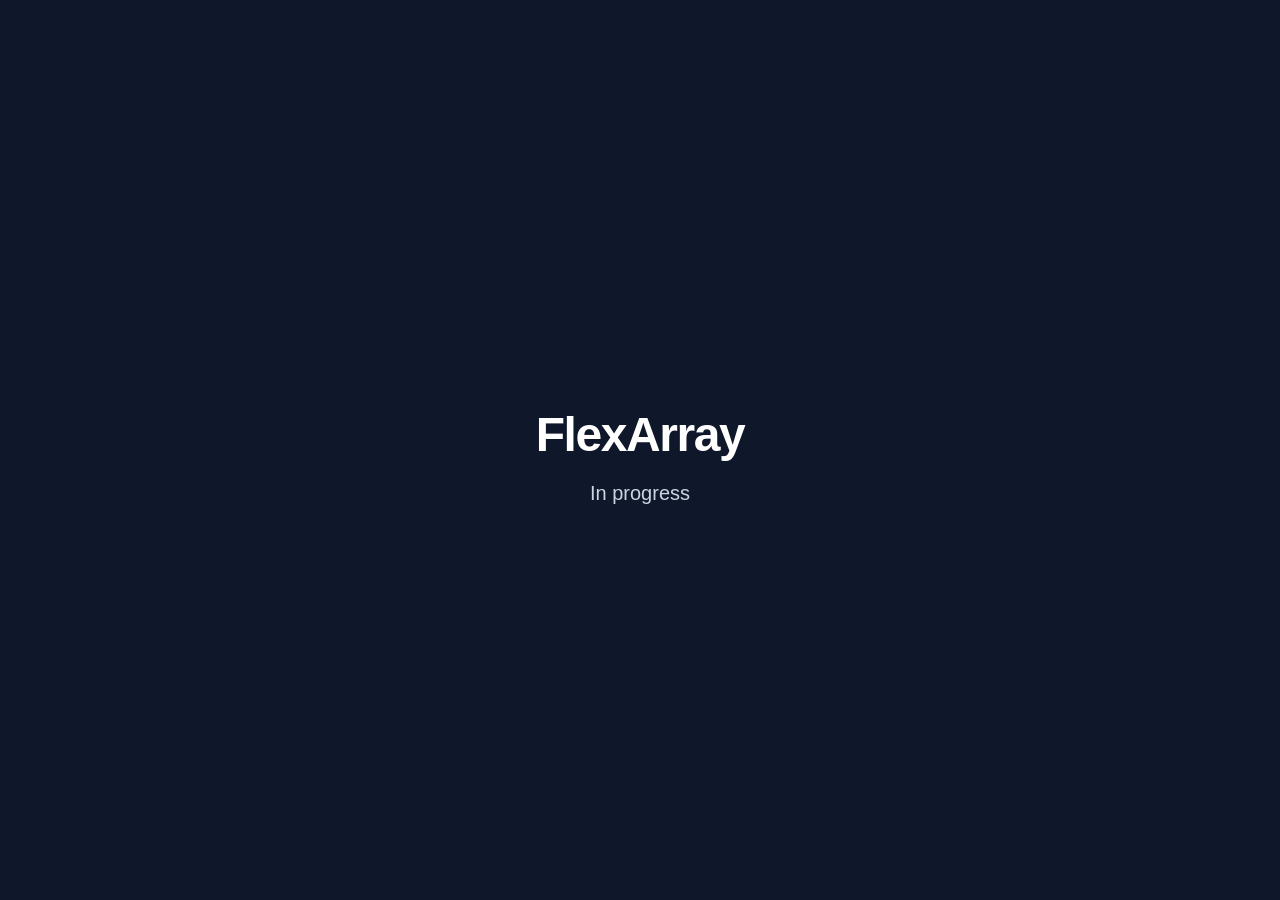
==== index.html @ 2081778e "Create index.html" ====
<!DOCTYPE html>
<html lang="en">
<head>
  <meta charset="UTF-8" />
  <meta name="viewport" content="width=device-width, initial-scale=1.0" />
  <title>FlexArray</title>
  <style>
    body {
      margin: 0;
      min-height: 100vh;
      display: flex;
      align-items: center;
      justify-content: center;
      font-family: Arial, Helvetica, sans-serif;
      background: #0f172a;
      color: #ffffff;
    }

    .container {
      text-align: center;
      padding: 2rem;
    }

    h1 {
      font-size: 3rem;
      margin-bottom: 0.5rem;
      letter-spacing: -0.03em;
    }

    p {
      font-size: 1.25rem;
      color: #cbd5e1;
    }
  </style>
</head>
<body>
  <div class="container">
    <h1>FlexArray</h1>
    <p>In progress</p>
  </div>
</body>
</html>
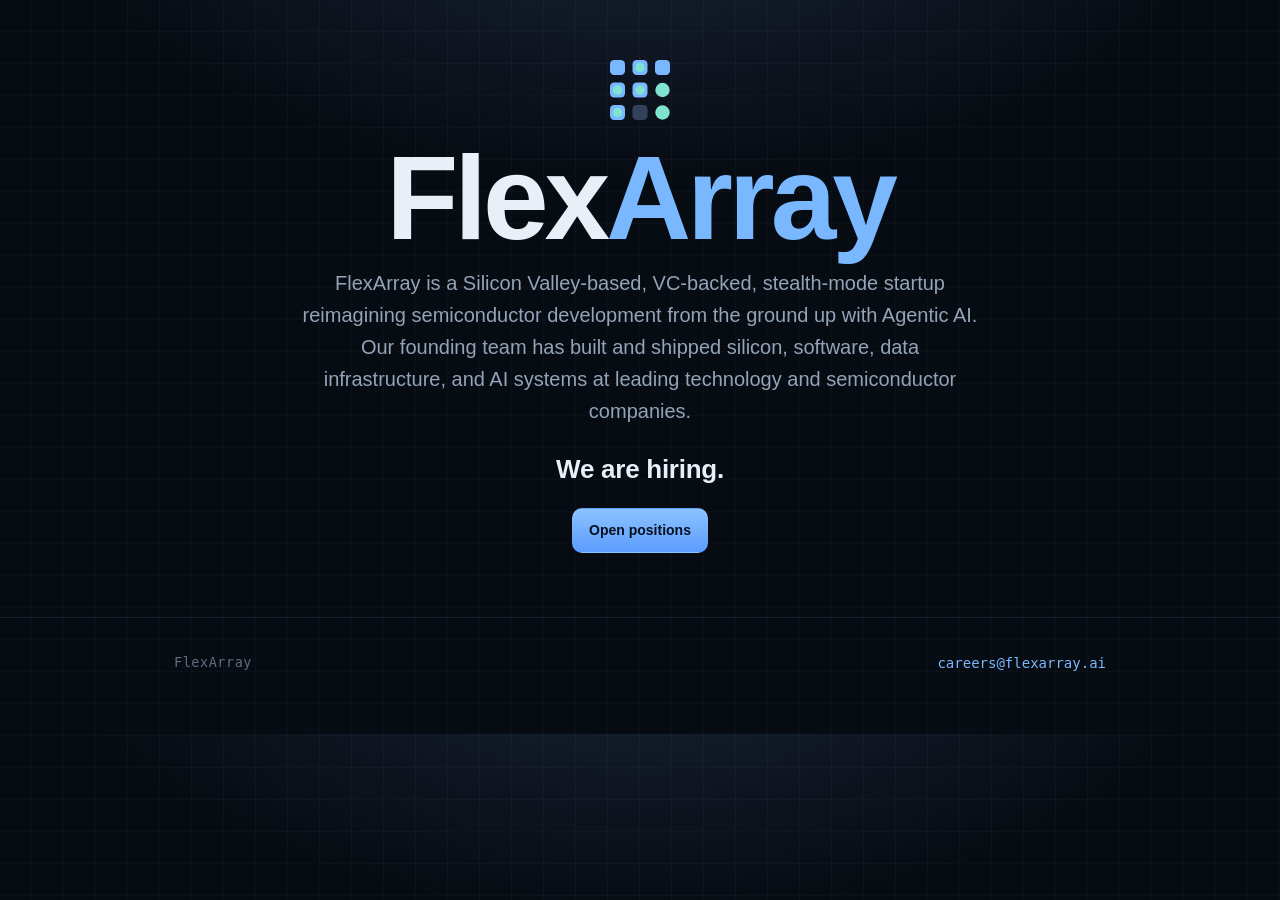
==== commit fc5241a4: "Updated with careers" ====
--- a/index.html
+++ b/index.html
@@ -1,42 +1,41 @@
-<!DOCTYPE html>
+<!doctype html>
 <html lang="en">
 <head>
-  <meta charset="UTF-8" />
-  <meta name="viewport" content="width=device-width, initial-scale=1.0" />
-  <title>FlexArray</title>
-  <style>
-    body {
-      margin: 0;
-      min-height: 100vh;
-      display: flex;
-      align-items: center;
-      justify-content: center;
-      font-family: Arial, Helvetica, sans-serif;
-      background: #0f172a;
-      color: #ffffff;
-    }
-
-    .container {
-      text-align: center;
-      padding: 2rem;
-    }
-
-    h1 {
-      font-size: 3rem;
-      margin-bottom: 0.5rem;
-      letter-spacing: -0.03em;
-    }
-
-    p {
-      font-size: 1.25rem;
-      color: #cbd5e1;
-    }
-  </style>
+<meta charset="utf-8">
+<meta name="viewport" content="width=device-width, initial-scale=1">
+<title>FlexArray</title>
+<meta name="robots" content="noindex,nofollow">
+<link rel="icon" type="image/svg+xml" href="logo.svg">
+<link rel="stylesheet" href="styles.css">
+<!-- Applications: careers@flexarray.ai -->
 </head>
 <body>
-  <div class="container">
-    <h1>FlexArray</h1>
-    <p>In progress</p>
+
+<main class="wrap">
+
+  <section class="banner" style="border-top:none;padding-top:54px">
+    <div class="mark">
+      <img src="logo.svg" width="72" height="72" alt="FlexArray">
+    </div>
+    <h1 class="banner-name">Flex<b>Array</b></h1>
+  </section>
+
+  <section class="landing" style="border-top:none;padding-top:0">
+    <p class="lede">FlexArray is a Silicon Valley-based, VC-backed, stealth-mode startup reimagining semiconductor development from the ground up with Agentic AI. Our founding team has built and shipped silicon, software, data infrastructure, and AI systems at leading technology and semiconductor companies.</p>
+    <p class="hiring">We are hiring.</p>
+    <div class="hero-cta">
+      <a class="btn btn-primary" href="open-positions.html">Open positions</a>
+    </div>
+  </section>
+
+</main>
+
+<footer>
+  <div class="wrap foot-inner">
+    <span class="stealthline">FlexArray</span>
+    <a class="email-link" href="mailto:careers@flexarray.ai">careers@flexarray.ai</a>
   </div>
+</footer>
+
 </body>
 </html>
--- a/styles.css
+++ b/styles.css
@@ -0,0 +1,153 @@
+/* FlexArray — careers site (stealth) */
+:root{
+  --bg:#070b12;
+  --panel:#0d1521;
+  --panel-2:#101b2b;
+  --border:rgba(125,165,235,.14);
+  --border-strong:rgba(125,165,235,.28);
+  --text:#e9eef7;
+  --muted:#94a3b8;
+  --faint:#5f6e84;
+  --accent:#79b8ff;
+  --accent-2:#7fe3cf;
+  --accent-glow:rgba(121,184,255,.18);
+  --maxw:980px;
+  --mono:ui-monospace,SFMono-Regular,"SF Mono",Menlo,Consolas,monospace;
+  --sans:-apple-system,BlinkMacSystemFont,"Segoe UI",Inter,Roboto,Helvetica,Arial,sans-serif;
+}
+*{box-sizing:border-box}
+html{scroll-behavior:smooth}
+body{
+  margin:0;background:var(--bg);color:var(--text);font-family:var(--sans);
+  line-height:1.6;-webkit-font-smoothing:antialiased;
+  background-image:
+    radial-gradient(900px 520px at 50% -180px,var(--accent-glow),transparent 70%),
+    linear-gradient(transparent 0 31px,rgba(125,165,235,.035) 31px 32px),
+    linear-gradient(90deg,transparent 0 31px,rgba(125,165,235,.035) 31px 32px);
+  background-size:auto,32px 32px,32px 32px;
+}
+a{color:var(--accent);text-decoration:none}
+a:hover{text-decoration:underline}
+.wrap{max-width:var(--maxw);margin:0 auto;padding:0 24px}
+
+/* nav */
+.nav{position:sticky;top:0;z-index:20;backdrop-filter:blur(10px);
+  background:rgba(7,11,18,.72);border-bottom:1px solid var(--border)}
+.nav-inner{max-width:var(--maxw);margin:0 auto;padding:14px 24px;display:flex;align-items:center;justify-content:space-between;gap:16px}
+.brand{display:flex;align-items:center;gap:10px;font-weight:700;letter-spacing:.2px;color:var(--text)}
+.brand:hover{text-decoration:none}
+.brand svg,.brand img{display:block}
+.mark img{display:block}
+.brand b{font-weight:750}
+.nav-links{display:flex;align-items:center;gap:22px}
+.nav-links a{color:var(--muted);font-size:14px}
+.nav-links a:hover{color:var(--text);text-decoration:none}
+.btn{display:inline-flex;align-items:center;gap:8px;border-radius:10px;padding:10px 16px;font-weight:600;font-size:14px;border:1px solid var(--border-strong);transition:.15s}
+.btn-primary{background:linear-gradient(180deg,#8cc2ff,#5b9dff);color:#06101f;border-color:transparent}
+.btn-primary:hover{filter:brightness(1.07);text-decoration:none}
+.btn-ghost{background:transparent;color:var(--text)}
+.btn-ghost:hover{border-color:var(--accent);color:#fff;text-decoration:none}
+
+/* hero */
+.hero{padding:84px 0 56px;text-align:left}
+.eyebrow{font-family:var(--mono);font-size:12.5px;letter-spacing:.18em;text-transform:uppercase;color:var(--accent-2);display:flex;align-items:center;gap:10px;margin:0 0 22px}
+.dot{width:8px;height:8px;border-radius:50%;background:var(--accent-2);box-shadow:0 0 0 0 rgba(127,227,207,.6);animation:pulse 2.4s infinite}
+@keyframes pulse{0%{box-shadow:0 0 0 0 rgba(127,227,207,.45)}70%{box-shadow:0 0 0 9px rgba(127,227,207,0)}100%{box-shadow:0 0 0 0 rgba(127,227,207,0)}}
+h1{font-size:clamp(34px,5.4vw,58px);line-height:1.05;letter-spacing:-.02em;margin:0 0 22px;font-weight:760;max-width:18ch}
+.lede{font-size:clamp(17px,2.2vw,20px);color:var(--muted);max-width:62ch;margin:0 0 30px}
+.lede strong{color:var(--text);font-weight:600}
+.hero-cta{display:flex;flex-wrap:wrap;gap:12px}
+
+/* sections */
+section{padding:46px 0;border-top:1px solid var(--border)}
+.kicker{font-family:var(--mono);font-size:12px;letter-spacing:.16em;text-transform:uppercase;color:var(--faint);margin:0 0 14px}
+h2{font-size:clamp(22px,3vw,30px);letter-spacing:-.01em;margin:0 0 18px;font-weight:720}
+p.body{color:var(--muted);max-width:64ch}
+p.body strong{color:var(--text);font-weight:600}
+
+/* pillars */
+.pillars{display:grid;grid-template-columns:repeat(3,1fr);gap:16px;margin-top:26px}
+.pillar{background:linear-gradient(180deg,var(--panel),var(--panel-2));border:1px solid var(--border);border-radius:14px;padding:20px}
+.pillar h3{margin:0 0 8px;font-size:16px}
+.pillar p{margin:0;color:var(--muted);font-size:14.5px}
+
+/* roles */
+.roles{display:grid;grid-template-columns:1fr 1fr;gap:16px;margin-top:8px}
+.role-card{position:relative;display:block;background:linear-gradient(180deg,var(--panel),var(--panel-2));border:1px solid var(--border);border-radius:16px;padding:22px 22px 20px;transition:.18s;color:var(--text)}
+.role-card:hover{border-color:var(--border-strong);transform:translateY(-2px);text-decoration:none;box-shadow:0 14px 40px -22px rgba(121,184,255,.5)}
+.role-card .tag{font-family:var(--mono);font-size:11px;letter-spacing:.12em;text-transform:uppercase;color:var(--accent-2)}
+.role-card h3{margin:8px 0 8px;font-size:19px;letter-spacing:-.01em}
+.role-card p{margin:0 0 16px;color:var(--muted);font-size:14.5px}
+.role-card .go{font-size:14px;color:var(--accent);font-weight:600}
+.chips{display:flex;flex-wrap:wrap;gap:7px;margin:0 0 16px}
+.chip{font-size:11.5px;color:var(--muted);border:1px solid var(--border);border-radius:999px;padding:3px 10px;background:rgba(125,165,235,.05)}
+
+/* offer list */
+.offer{display:grid;grid-template-columns:repeat(2,1fr);gap:14px 28px;margin-top:8px;list-style:none;padding:0}
+.offer li{display:flex;gap:12px;color:var(--muted)}
+.offer .ic{color:var(--accent);flex:0 0 auto;margin-top:3px}
+.offer b{color:var(--text);font-weight:600}
+
+/* plain list (What We Offer) */
+.list{margin:0;padding-left:20px;color:var(--muted);max-width:66ch}
+.list li{margin:10px 0}
+.list li::marker{color:var(--accent)}
+.label{font-weight:700;color:var(--text)}
+.email-link{font-family:var(--mono);font-size:14px}
+
+/* big front-page banner */
+html,body{overflow-x:hidden}
+.banner{text-align:center;padding:90px 0 14px}
+.banner .mark{display:flex;justify-content:center;margin-bottom:18px}
+.banner-name{font-size:clamp(46px,13vw,118px);line-height:.92;letter-spacing:-.035em;font-weight:800;margin:0}
+.banner-name b{font-weight:800;color:var(--accent)}
+.landing{max-width:680px;margin:0 auto;text-align:center;padding:0 0 64px}
+.landing .lede{margin:0 auto 22px}
+.landing .hero-cta{justify-content:center}
+.hiring{font-size:clamp(20px,3vw,26px);font-weight:700;letter-spacing:-.01em;margin:0 0 18px}
+
+/* linear positions list */
+.role-list{margin-top:6px;border-top:1px solid var(--border)}
+.role-item{display:block;padding:22px 6px;border-bottom:1px solid var(--border);color:var(--text);transition:.15s}
+.role-item:hover{background:rgba(125,165,235,.05);text-decoration:none}
+.role-item h3{margin:0 0 7px;font-size:18px;display:flex;justify-content:space-between;align-items:baseline;gap:14px}
+.role-item h3 .arrow{color:var(--accent);font-weight:600;font-size:14px;flex:0 0 auto}
+.role-item p{margin:0;color:var(--muted);font-size:14.5px;max-width:82ch}
+
+/* apply band */
+.band{background:linear-gradient(180deg,var(--panel),#0b1320);border:1px solid var(--border-strong);border-radius:18px;padding:34px;text-align:center;margin-top:8px}
+.band h2{margin-bottom:10px}
+.band p{color:var(--muted);max-width:54ch;margin:0 auto 22px}
+
+/* role page */
+.role-hero{padding:60px 0 30px}
+.crumb{font-size:13.5px;color:var(--faint);margin-bottom:22px}
+.crumb a{color:var(--muted)}
+.role-hero h1{font-size:clamp(28px,4.4vw,44px);max-width:22ch}
+.role-meta{display:flex;flex-wrap:wrap;gap:10px;margin:18px 0 26px}
+.block{padding:28px 0;border-top:1px solid var(--border)}
+.block h2{font-size:20px}
+.block ul{margin:0;padding-left:20px;color:var(--muted);max-width:70ch}
+.block ul li{margin:9px 0}
+.block ul li::marker{color:var(--accent)}
+.two{display:grid;grid-template-columns:1fr 1fr;gap:26px}
+
+/* footer */
+footer{border-top:1px solid var(--border);padding:34px 0 60px;color:var(--faint);font-size:13.5px}
+.foot-inner{display:flex;flex-wrap:wrap;justify-content:space-between;gap:14px;align-items:center}
+.foot-inner .stealthline{font-family:var(--mono);letter-spacing:.04em}
+
+@media(max-width:760px){
+  .roles,.pillars,.offer,.two{grid-template-columns:1fr}
+  .nav-inner{flex-wrap:wrap;row-gap:10px}
+  .nav-links a:not(.btn){display:none}
+  .hero{padding:54px 0 36px}
+  .banner{padding:48px 0 10px}
+  .role-item{padding:18px 2px}
+  .role-hero{padding:44px 0 24px}
+  .block{padding:22px 0}
+  .wrap{padding:0 18px}
+}
+@media(prefers-reduced-motion:reduce){
+  html{scroll-behavior:auto}.dot{animation:none}.role-card:hover{transform:none}
+}
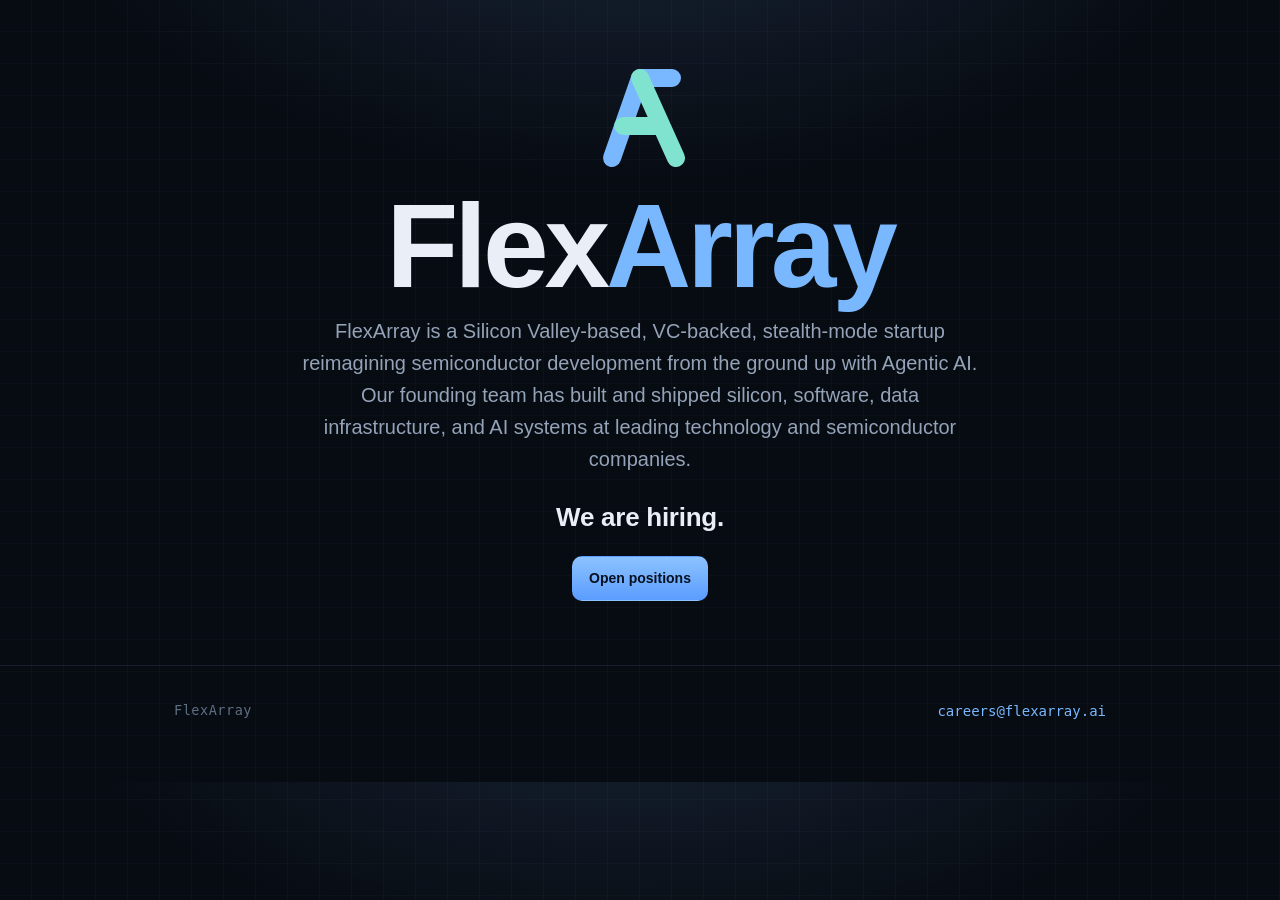
==== commit 8f1a7a19: "Updated open position locations" ====
--- a/index.html
+++ b/index.html
@@ -15,7 +15,7 @@
 
   <section class="banner" style="border-top:none;padding-top:54px">
     <div class="mark">
-      <img src="logo.svg" width="72" height="72" alt="FlexArray">
+      <img src="logo.svg" alt="FlexArray">
     </div>
     <h1 class="banner-name">Flex<b>Array</b></h1>
   </section>
--- a/styles.css
+++ b/styles.css
@@ -1,4 +1,4 @@
-/* FlexArray — careers site (stealth) */
+/* FlexArray - careers site (stealth) */
 :root{
   --bg:#070b12;
   --panel:#0d1521;
@@ -98,13 +98,17 @@
 /* big front-page banner */
 html,body{overflow-x:hidden}
 .banner{text-align:center;padding:90px 0 14px}
-.banner .mark{display:flex;justify-content:center;margin-bottom:18px}
+.banner .mark{display:flex;justify-content:center;margin-bottom:10px}
+.banner .mark img{width:clamp(50px,14vw,128px);height:auto;display:block}
 .banner-name{font-size:clamp(46px,13vw,118px);line-height:.92;letter-spacing:-.035em;font-weight:800;margin:0}
 .banner-name b{font-weight:800;color:var(--accent)}
 .landing{max-width:680px;margin:0 auto;text-align:center;padding:0 0 64px}
 .landing .lede{margin:0 auto 22px}
 .landing .hero-cta{justify-content:center}
 .hiring{font-size:clamp(20px,3vw,26px);font-weight:700;letter-spacing:-.01em;margin:0 0 18px}
+
+/* hiring note under Open Positions */
+.positions-note{color:var(--muted);max-width:64ch;margin:0 0 20px;font-size:15.5px}
 
 /* linear positions list */
 .role-list{margin-top:6px;border-top:1px solid var(--border)}
